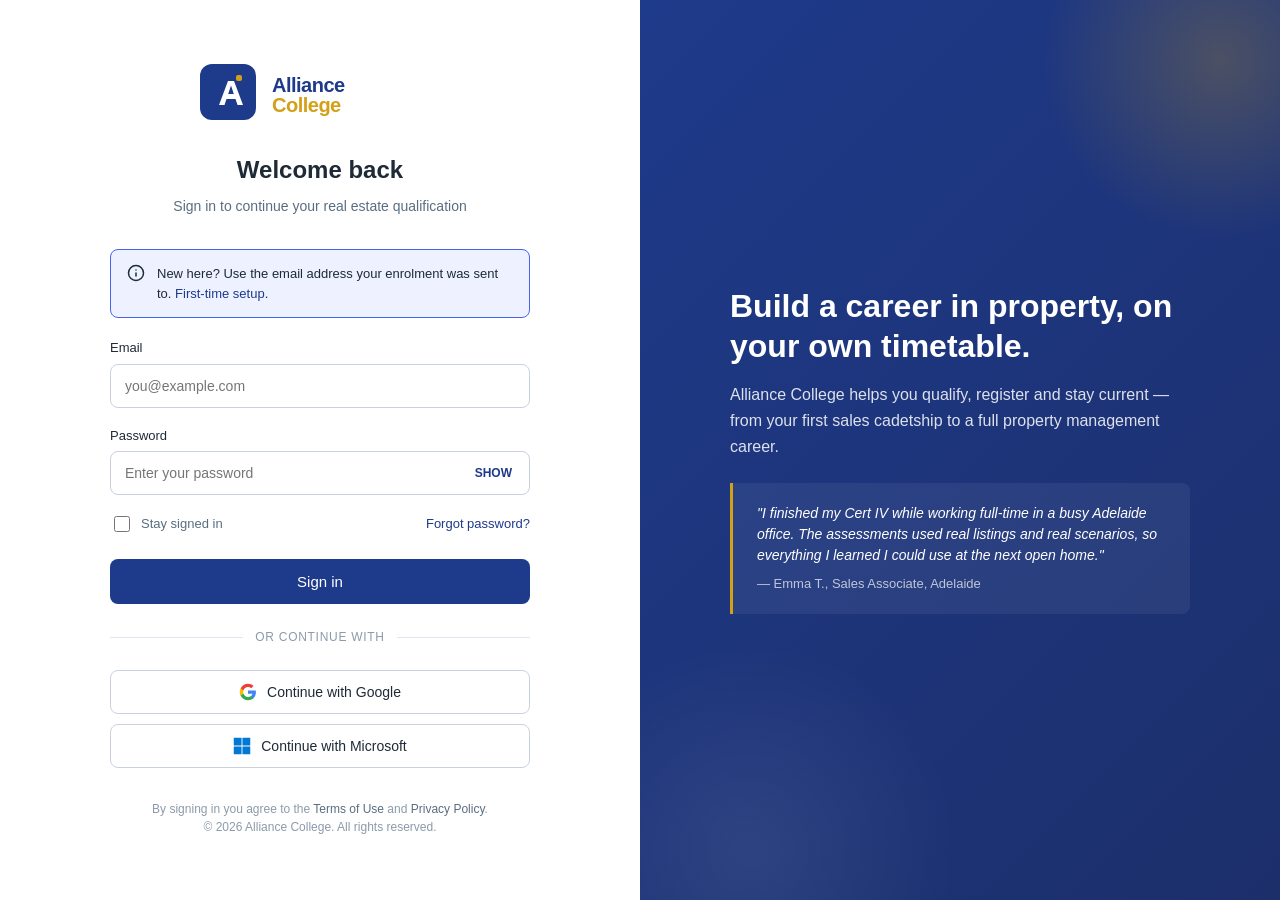
==== index.html @ c1ae6540 "Create CPP41419 Certificate IV in Real Estate Practice learner portal" ====
<!DOCTYPE html>
<html lang="en">
<head>
  <meta charset="utf-8" />
  <meta name="viewport" content="width=device-width, initial-scale=1.0" />
  <title>Alliance College — Sign in</title>
  <link rel="icon" type="image/svg+xml" href="assets/img/logo-mark.svg" />
  <link rel="stylesheet" href="assets/css/styles.css" />
</head>
<body>
  <main class="login-shell">
    <section class="left-panel">
      <div class="login-box-container">
        <div class="login-logo">
          <img src="assets/img/logo.svg" alt="Alliance College" />
        </div>
        <h1 class="login-title">Welcome back</h1>
        <p class="login-subtitle">Sign in to continue your real estate qualification</p>

        <div class="login-notice" role="status">
          <span class="icon" aria-hidden="true">
            <svg width="18" height="18" viewBox="0 0 24 24" fill="none" stroke="currentColor" stroke-width="2" stroke-linecap="round" stroke-linejoin="round"><circle cx="12" cy="12" r="10"/><line x1="12" y1="16" x2="12" y2="12"/><line x1="12" y1="8" x2="12.01" y2="8"/></svg>
          </span>
          <div>New here? Use the email address your enrolment was sent to. <a href="#" id="firstTimeLink">First-time setup</a>.</div>
        </div>

        <form id="loginForm" novalidate>
          <div class="field-group">
            <label class="field-label" for="email">Email</label>
            <input class="field-input" type="email" id="email" name="email" placeholder="you@example.com" autocomplete="username" required />
          </div>
          <div class="field-group">
            <label class="field-label" for="password">Password</label>
            <div class="password-field">
              <input class="field-input" type="password" id="password" name="password" placeholder="Enter your password" autocomplete="current-password" required />
              <span class="show-password" id="togglePassword" role="button" tabindex="0" aria-label="Show password">SHOW</span>
            </div>
          </div>

          <div class="stay-signed-in-row">
            <label>
              <input type="checkbox" id="stay" />
              <span>Stay signed in</span>
            </label>
            <a class="forgot-link" href="#">Forgot password?</a>
          </div>

          <button class="btn btn-primary btn-lg btn-block" type="submit">Sign in</button>

          <div class="or-divider">or continue with</div>

          <button class="idp-button" type="button">
            <svg viewBox="0 0 24 24" width="18" height="18" aria-hidden="true"><path fill="#4285F4" d="M22.56 12.25c0-.78-.07-1.53-.2-2.25H12v4.26h5.92c-.26 1.37-1.04 2.53-2.21 3.31v2.77h3.57c2.08-1.92 3.28-4.74 3.28-8.09z"/><path fill="#34A853" d="M12 23c2.97 0 5.46-.98 7.28-2.66l-3.57-2.77c-.98.66-2.23 1.06-3.71 1.06-2.86 0-5.29-1.93-6.16-4.53H2.18v2.84C3.99 20.53 7.7 23 12 23z"/><path fill="#FBBC05" d="M5.84 14.1c-.22-.66-.35-1.36-.35-2.1s.13-1.44.35-2.1V7.07H2.18C1.43 8.55 1 10.22 1 12s.43 3.45 1.18 4.93l3.66-2.83z"/><path fill="#EA4335" d="M12 5.38c1.62 0 3.06.56 4.21 1.64l3.15-3.15C17.45 2.09 14.97 1 12 1 7.7 1 3.99 3.47 2.18 7.07l3.66 2.84C6.71 7.31 9.14 5.38 12 5.38z"/></svg>
            <span>Continue with Google</span>
          </button>
          <button class="idp-button" type="button">
            <svg viewBox="0 0 24 24" width="18" height="18" aria-hidden="true"><path fill="#0078D4" d="M11.4 11.4H1V1h10.4v10.4zM23 11.4H12.6V1H23v10.4zM11.4 23H1V12.6h10.4V23zM23 23H12.6V12.6H23V23z"/></svg>
            <span>Continue with Microsoft</span>
          </button>
        </form>

        <div class="login-footer">
          By signing in you agree to the
          <a href="#">Terms of Use</a> and <a href="#">Privacy Policy</a>.<br />
          &copy; <span id="year"></span> Alliance College. All rights reserved.
        </div>
      </div>
    </section>

    <section class="right-panel" aria-hidden="true">
      <div class="right-panel-content">
        <h2>Build a career in property, on your own timetable.</h2>
        <p>Alliance College helps you qualify, register and stay current — from your first sales cadetship to a full property management career.</p>
        <div class="right-panel-quote">
          "I finished my Cert IV while working full-time in a busy Adelaide office. The assessments used real listings and real scenarios, so everything I learned I could use at the next open home."
          <span class="author">— Emma T., Sales Associate, Adelaide</span>
        </div>
      </div>
    </section>
  </main>

  <script src="assets/js/app.js"></script>
</body>
</html>
---- assets/css/styles.css ----
/* Alliance College — learner portal
   Login page, learner dashboard, and course activity overview share this stylesheet. */

:root {
  --ac-primary: #1e3a8a;          /* deep navy — primary brand */
  --ac-primary-600: #2952b3;
  --ac-primary-700: #1c2f6b;
  --ac-primary-50: #eef2fb;
  --ac-accent: #d4a017;           /* warm gold accent */
  --ac-accent-600: #b78812;
  --ac-text: #1f2a37;
  --ac-text-muted: #5a6d80;
  --ac-text-light: #8c9aab;
  --ac-bg: #f4f6fa;
  --ac-card: #ffffff;
  --ac-border: #e2e6ee;
  --ac-border-strong: #c9d1de;
  --ac-success: #0ac251;
  --ac-success-50: #e8faee;
  --ac-warn: #f6bf16;
  --ac-warn-50: #fff8e0;
  --ac-danger: #d83f3f;
  --ac-info: #4665ef;
  --ac-info-50: #eef1ff;
  --ac-radius: 8px;
  --ac-radius-sm: 4px;
  --ac-radius-lg: 12px;
  --ac-shadow-sm: 0 1px 2px rgba(28, 47, 107, 0.06), 0 0 0 1px rgba(28, 47, 107, 0.04);
  --ac-shadow: 0 4px 12px rgba(28, 47, 107, 0.08), 0 0 0 1px rgba(28, 47, 107, 0.04);
  --ac-shadow-lg: 0 16px 32px rgba(28, 47, 107, 0.12), 0 0 0 1px rgba(28, 47, 107, 0.05);
  --ac-nav-height: 60px;
  --ac-sidebar-width: 72px;
}

* { box-sizing: border-box; -webkit-tap-highlight-color: rgba(0, 0, 0, 0); }
html, body { margin: 0; padding: 0; font-family: 'Inter', 'Roboto', -apple-system, BlinkMacSystemFont, 'Segoe UI', Helvetica, Arial, sans-serif; color: var(--ac-text); background: var(--ac-bg); }
body { font-size: 14px; line-height: 1.5; }
a { color: var(--ac-primary); text-decoration: none; }
a:hover { text-decoration: underline; }
button { font-family: inherit; cursor: pointer; }
input, select, textarea { font-family: inherit; }

/* ---------- Buttons ---------- */
.btn { display: inline-flex; align-items: center; justify-content: center; gap: 8px; padding: 10px 18px; border-radius: var(--ac-radius); border: 1px solid transparent; font-weight: 500; font-size: 14px; line-height: 1; transition: background .15s, border-color .15s, color .15s, box-shadow .15s; cursor: pointer; }
.btn-primary { background: var(--ac-primary); color: #fff; }
.btn-primary:hover { background: var(--ac-primary-600); }
.btn-primary:active { background: var(--ac-primary-700); }
.btn-secondary { background: #fff; color: var(--ac-primary); border-color: var(--ac-border-strong); }
.btn-secondary:hover { background: var(--ac-primary-50); border-color: var(--ac-primary); }
.btn-ghost { background: transparent; color: var(--ac-text-muted); }
.btn-ghost:hover { background: var(--ac-primary-50); color: var(--ac-primary); }
.btn-block { width: 100%; }
.btn-lg { padding: 14px 22px; font-size: 15px; }
.btn-sm { padding: 6px 12px; font-size: 13px; }

/* ============================================================
   LOGIN PAGE
   ============================================================ */
.login-shell { min-height: 100vh; display: grid; grid-template-columns: 1fr 1fr; }
.login-shell .left-panel { display: flex; flex-direction: column; justify-content: center; align-items: center; padding: 32px; background: #fff; }
.login-shell .right-panel { display: flex; flex-direction: column; justify-content: space-between; align-items: stretch; padding: 48px; background: linear-gradient(135deg, var(--ac-primary) 0%, var(--ac-primary-700) 100%); color: #fff; position: relative; overflow: hidden; }
.login-shell .right-panel::before { content: ""; position: absolute; top: -120px; right: -120px; width: 360px; height: 360px; background: radial-gradient(circle, rgba(212, 160, 23, 0.25) 0%, transparent 70%); border-radius: 50%; }
.login-shell .right-panel::after { content: ""; position: absolute; bottom: -160px; left: -100px; width: 420px; height: 420px; background: radial-gradient(circle, rgba(255, 255, 255, 0.08) 0%, transparent 70%); border-radius: 50%; }
.login-shell .right-panel-content { position: relative; z-index: 1; max-width: 460px; margin: auto; text-align: left; }
.login-shell .right-panel h2 { font-size: 32px; font-weight: 600; line-height: 1.25; margin: 0 0 16px 0; }
.login-shell .right-panel p { font-size: 16px; line-height: 1.6; margin: 0 0 24px 0; color: rgba(255, 255, 255, 0.85); }
.login-shell .right-panel-quote { padding: 20px 24px; border-left: 3px solid var(--ac-accent); background: rgba(255, 255, 255, 0.06); border-radius: 0 var(--ac-radius) var(--ac-radius) 0; font-style: italic; }
.login-shell .right-panel-quote .author { display: block; font-style: normal; margin-top: 8px; font-size: 13px; color: rgba(255, 255, 255, 0.7); }

.login-box-container { width: 100%; max-width: 420px; }
.login-logo { display: flex; align-items: center; justify-content: center; margin-bottom: 32px; }
.login-logo img { height: 56px; }
.login-title { font-size: 24px; font-weight: 600; margin: 0 0 8px 0; text-align: center; }
.login-subtitle { color: var(--ac-text-muted); text-align: center; margin: 0 0 32px 0; font-size: 14px; }

.field-group { margin-bottom: 18px; }
.field-label { display: block; font-size: 13px; font-weight: 500; color: var(--ac-text); margin-bottom: 6px; }
.field-input { width: 100%; height: 44px; padding: 0 14px; font-size: 14px; border: 1px solid var(--ac-border-strong); border-radius: var(--ac-radius); background: #fff; color: var(--ac-text); transition: border-color .15s, box-shadow .15s; }
.field-input:focus { outline: none; border-color: var(--ac-primary); box-shadow: 0 0 0 3px var(--ac-primary-50); }
.password-field { position: relative; }
.password-field .show-password { position: absolute; top: 50%; right: 12px; transform: translateY(-50%); font-size: 12px; font-weight: 600; color: var(--ac-primary); cursor: pointer; user-select: none; padding: 4px 6px; border-radius: var(--ac-radius-sm); }
.password-field .show-password:hover { background: var(--ac-primary-50); }

.stay-signed-in-row { display: flex; align-items: center; justify-content: space-between; margin-bottom: 24px; font-size: 13px; }
.stay-signed-in-row label { display: flex; align-items: center; gap: 8px; color: var(--ac-text-muted); cursor: pointer; }
.stay-signed-in-row input[type="checkbox"] { width: 16px; height: 16px; accent-color: var(--ac-primary); }
.forgot-link { color: var(--ac-primary); font-weight: 500; }

.or-divider { display: flex; align-items: center; gap: 12px; color: var(--ac-text-light); font-size: 12px; text-transform: uppercase; letter-spacing: 0.06em; margin: 24px 0; }
.or-divider::before, .or-divider::after { content: ""; flex: 1 1 auto; height: 1px; background: var(--ac-border); }

.idp-button { display: flex; align-items: center; justify-content: center; gap: 10px; width: 100%; height: 44px; background: #fff; border: 1px solid var(--ac-border-strong); border-radius: var(--ac-radius); color: var(--ac-text); font-size: 14px; font-weight: 500; cursor: pointer; transition: background .15s, border-color .15s; margin-bottom: 10px; }
.idp-button:hover { background: var(--ac-primary-50); border-color: var(--ac-primary); }
.idp-button svg, .idp-button img { width: 18px; height: 18px; }

.login-footer { margin-top: 32px; text-align: center; font-size: 12px; color: var(--ac-text-light); }
.login-footer a { color: var(--ac-text-muted); }

.login-notice { display: flex; gap: 12px; padding: 14px 16px; background: var(--ac-info-50); border: 1px solid var(--ac-info); border-radius: var(--ac-radius); font-size: 13px; color: var(--ac-text); margin-bottom: 20px; }
.login-notice.success { background: var(--ac-success-50); border-color: var(--ac-success); }
.login-notice .icon { flex-shrink: 0; }

/* ============================================================
   APP SHELL (Dashboard + Course pages)
   ============================================================ */
.app-shell { min-height: 100vh; display: flex; flex-direction: column; background: var(--ac-bg); }

.top-nav { height: var(--ac-nav-height); background: #fff; border-bottom: 1px solid var(--ac-border); display: flex; align-items: center; padding: 0 24px; position: sticky; top: 0; z-index: 50; box-shadow: 0 1px 0 rgba(28, 47, 107, 0.03); }
.top-nav-logo { display: flex; align-items: center; gap: 12px; }
.top-nav-logo img { height: 32px; }
.top-nav-logo .name { font-weight: 600; font-size: 16px; color: var(--ac-primary); letter-spacing: -0.01em; }
.top-nav-links { display: flex; gap: 4px; margin-left: 32px; }
.top-nav-links a { padding: 8px 14px; border-radius: var(--ac-radius); color: var(--ac-text-muted); font-weight: 500; font-size: 14px; transition: background .15s, color .15s; }
.top-nav-links a:hover { background: var(--ac-primary-50); color: var(--ac-primary); text-decoration: none; }
.top-nav-links a.active { color: var(--ac-primary); background: var(--ac-primary-50); }
.top-nav-right { margin-left: auto; display: flex; align-items: center; gap: 12px; }
.icon-btn { width: 36px; height: 36px; border-radius: 50%; border: none; background: transparent; color: var(--ac-text-muted); display: inline-flex; align-items: center; justify-content: center; cursor: pointer; transition: background .15s, color .15s; position: relative; }
.icon-btn:hover { background: var(--ac-bg); color: var(--ac-primary); }
.icon-btn .badge { position: absolute; top: 4px; right: 4px; width: 8px; height: 8px; background: var(--ac-accent); border-radius: 50%; border: 2px solid #fff; }

.user-menu { display: flex; align-items: center; gap: 10px; padding: 4px 12px 4px 4px; border-radius: 999px; cursor: pointer; transition: background .15s; position: relative; }
.user-menu:hover { background: var(--ac-bg); }
.avatar { width: 32px; height: 32px; border-radius: 50%; background: var(--ac-primary); color: #fff; display: inline-flex; align-items: center; justify-content: center; font-weight: 600; font-size: 13px; }
.user-menu .name { font-weight: 500; font-size: 13px; color: var(--ac-text); }
.user-menu .chev { color: var(--ac-text-light); }

.user-dropdown { position: absolute; top: calc(100% + 8px); right: 0; min-width: 220px; background: #fff; border: 1px solid var(--ac-border); border-radius: var(--ac-radius); box-shadow: var(--ac-shadow-lg); padding: 6px; display: none; z-index: 100; }
.user-dropdown.open { display: block; }
.user-dropdown a, .user-dropdown button { display: flex; align-items: center; gap: 10px; width: 100%; padding: 9px 12px; border-radius: var(--ac-radius-sm); color: var(--ac-text); font-size: 13px; font-weight: 500; text-decoration: none; background: transparent; border: none; text-align: left; cursor: pointer; }
.user-dropdown a:hover, .user-dropdown button:hover { background: var(--ac-bg); color: var(--ac-primary); }
.user-dropdown .divider { height: 1px; background: var(--ac-border); margin: 6px 0; }
.user-dropdown .header { padding: 12px 12px 8px; border-bottom: 1px solid var(--ac-border); margin-bottom: 6px; }
.user-dropdown .header .name { display: block; font-weight: 600; color: var(--ac-text); }
.user-dropdown .header .email { display: block; font-size: 12px; color: var(--ac-text-muted); margin-top: 2px; }

.app-main { flex: 1; padding: 32px 24px 64px; }
.container { max-width: 1280px; margin: 0 auto; }
.container-narrow { max-width: 1120px; margin: 0 auto; }

/* Dashboard layout: course list + announcements rail */
.dash-layout { display: grid; grid-template-columns: minmax(0, 1fr) 360px; gap: 28px; align-items: start; }
.dash-main { min-width: 0; }
.dash-rail { display: flex; flex-direction: column; gap: 20px; position: sticky; top: calc(var(--ac-nav-height) + 24px); }
@media (max-width: 1024px) {
  .dash-layout { grid-template-columns: 1fr; }
  .dash-rail { position: static; }
}

/* Row-style course card (replaces tile in dashboard) */
.course-row { display: flex; align-items: stretch; background: #fff; border: 1px solid var(--ac-border); border-radius: var(--ac-radius-lg); padding: 18px 22px; gap: 18px; cursor: pointer; transition: border-color .15s, box-shadow .15s; text-decoration: none; color: inherit; margin-bottom: 14px; }
.course-row:hover { border-color: var(--ac-primary); box-shadow: var(--ac-shadow); text-decoration: none; }
.course-row .thumb { width: 56px; height: 56px; border-radius: var(--ac-radius); background: var(--ac-primary-50); color: var(--ac-primary); display: inline-flex; align-items: center; justify-content: center; flex-shrink: 0; overflow: hidden; }
.course-row .thumb svg { width: 32px; height: 32px; }
.course-row .thumb.green { background: #e7f5ee; color: #0f5132; }
.course-row .thumb.gold { background: #fbf2dc; color: var(--ac-accent-600); }
.course-row .row-body { flex: 1; min-width: 0; display: flex; flex-direction: column; gap: 6px; }
.course-row .row-title { font-size: 16px; font-weight: 600; margin: 0; color: var(--ac-text); }
.course-row .row-sub { font-size: 13px; color: var(--ac-text-muted); display: flex; flex-wrap: wrap; align-items: center; gap: 6px; }
.course-row .row-sub .dot { width: 4px; height: 4px; border-radius: 50%; background: var(--ac-border-strong); display: inline-block; }
.course-row .row-actions { display: flex; flex-wrap: wrap; gap: 8px; margin-top: 6px; }
.course-row .row-actions .pill-btn { display: inline-flex; align-items: center; gap: 6px; padding: 6px 12px; border-radius: var(--ac-radius); border: 1px solid var(--ac-border); background: #fff; font-size: 12px; font-weight: 500; color: var(--ac-text-muted); cursor: pointer; }
.course-row .row-actions .pill-btn:hover { background: var(--ac-primary-50); border-color: var(--ac-primary); color: var(--ac-primary); }
.course-row .row-chev { align-self: center; color: var(--ac-text-light); flex-shrink: 0; }
.course-row:hover .row-chev { color: var(--ac-primary); transform: translateX(2px); transition: transform .15s; }

/* Announcement card */
.announce-card { background: #fff; border: 1px solid var(--ac-border); border-radius: var(--ac-radius-lg); overflow: hidden; }
.announce-card-head { display: flex; align-items: center; gap: 10px; padding: 16px 20px; border-bottom: 1px solid var(--ac-border); }
.announce-card-head h3 { font-size: 15px; font-weight: 600; margin: 0; }
.announce-list { display: flex; flex-direction: column; }
.announce-item { padding: 16px 20px; border-bottom: 1px solid var(--ac-border); }
.announce-item:last-child { border-bottom: none; }
.announce-item h4 { font-size: 14px; font-weight: 600; margin: 0 0 6px 0; color: var(--ac-text); }
.announce-item .meta { font-size: 12px; color: var(--ac-text-muted); margin: 0 0 8px 0; display: flex; gap: 8px; align-items: center; }
.announce-item .meta .dot { width: 4px; height: 4px; border-radius: 50%; background: var(--ac-border-strong); }
.announce-item p { font-size: 13px; color: var(--ac-text); margin: 0; line-height: 1.5; }
.announce-item .read-more { color: var(--ac-primary); font-weight: 500; font-size: 13px; }

/* Recent Results section under dashboard course list */
.results-tabs { margin-top: 28px; }
.results-empty { background: #fff; border: 1px solid var(--ac-border); border-radius: var(--ac-radius-lg); padding: 40px 20px; text-align: center; }
.results-empty .glyph { width: 88px; height: 88px; margin: 0 auto 16px; color: var(--ac-text-light); }
.results-empty h4 { font-size: 15px; font-weight: 600; margin: 0 0 6px 0; }
.results-empty p { font-size: 13px; color: var(--ac-text-muted); margin: 0; }

/* ============================================================
   COURSE PAGE — sidebar + main with module groups
   ============================================================ */
.course-layout { display: grid; grid-template-columns: 240px minmax(0, 1fr); gap: 28px; align-items: start; }
@media (max-width: 960px) {
  .course-layout { grid-template-columns: 1fr; }
}

.course-sidebar { background: #fff; border: 1px solid var(--ac-border); border-radius: var(--ac-radius-lg); padding: 8px; position: sticky; top: calc(var(--ac-nav-height) + 24px); }
.course-sidebar h4 { font-size: 13px; font-weight: 600; padding: 12px 14px 8px; margin: 0; color: var(--ac-text); line-height: 1.3; }
.course-sidebar .course-sub { font-size: 11px; color: var(--ac-text-muted); font-weight: 500; padding: 0 14px 12px; margin: 0; text-transform: uppercase; letter-spacing: 0.05em; border-bottom: 1px solid var(--ac-border); margin-bottom: 6px; }
.course-sidebar nav { display: flex; flex-direction: column; }
.course-sidebar nav a { display: flex; align-items: center; gap: 10px; padding: 9px 12px; border-radius: var(--ac-radius); font-size: 13px; font-weight: 500; color: var(--ac-text-muted); text-decoration: none; transition: background .15s, color .15s; }
.course-sidebar nav a:hover { background: var(--ac-primary-50); color: var(--ac-primary); }
.course-sidebar nav a.active { background: var(--ac-primary-50); color: var(--ac-primary); }
.course-sidebar nav a svg { flex-shrink: 0; }

.course-content { min-width: 0; }

.course-hero-card { background: linear-gradient(135deg, var(--ac-primary-50) 0%, #f6f1e5 100%); border: 1px solid var(--ac-border); border-radius: var(--ac-radius-lg); padding: 22px 26px; margin-bottom: 20px; display: flex; gap: 22px; align-items: center; flex-wrap: wrap; }
.course-hero-card .thumb { width: 84px; height: 84px; border-radius: var(--ac-radius); background: linear-gradient(135deg, var(--ac-primary) 0%, var(--ac-primary-700) 100%); color: #fff; display: inline-flex; align-items: center; justify-content: center; flex-shrink: 0; }
.course-hero-card .thumb svg { width: 44px; height: 44px; }
.course-hero-card .info { flex: 1 1 320px; min-width: 0; }
.course-hero-card .info h1 { font-size: 22px; font-weight: 600; margin: 0 0 6px 0; line-height: 1.25; }
.course-hero-card .info .code { font-size: 12px; font-weight: 600; text-transform: uppercase; letter-spacing: 0.08em; color: var(--ac-primary); }
.course-hero-card .stats { display: flex; gap: 30px; flex-wrap: wrap; }
.course-hero-card .stat { display: flex; align-items: center; gap: 10px; }
.course-hero-card .stat .stat-icon { width: 36px; height: 36px; border-radius: var(--ac-radius); background: rgba(212, 160, 23, 0.18); color: var(--ac-accent-600); display: inline-flex; align-items: center; justify-content: center; flex-shrink: 0; }
.course-hero-card .stat .stat-label { font-size: 11px; text-transform: uppercase; letter-spacing: 0.06em; color: var(--ac-text-muted); font-weight: 500; }
.course-hero-card .stat .stat-val { font-size: 14px; font-weight: 600; color: var(--ac-text); display: block; margin-top: 2px; }

.filter-row { display: flex; align-items: center; gap: 16px; margin: 18px 0 18px; flex-wrap: wrap; }
.filter-row .label { font-size: 13px; font-weight: 500; color: var(--ac-text-muted); }

/* Module group — collapsible */
.module-group { background: #fff; border: 1px solid var(--ac-border); border-radius: var(--ac-radius-lg); overflow: hidden; margin-bottom: 16px; }
.module-head { display: flex; align-items: center; justify-content: space-between; gap: 12px; padding: 16px 22px; cursor: pointer; transition: background .15s; user-select: none; }
.module-head:hover { background: var(--ac-bg); }
.module-head .left { display: flex; align-items: center; gap: 14px; }
.module-head .module-status { width: 32px; height: 32px; border-radius: 50%; display: inline-flex; align-items: center; justify-content: center; flex-shrink: 0; }
.module-head .module-status.complete { background: var(--ac-success-50); color: var(--ac-success); }
.module-head .module-status.progress { background: #fff4dd; color: var(--ac-accent-600); }
.module-head .module-status.locked { background: var(--ac-bg); color: var(--ac-text-light); }
.module-head .module-status.todo { background: var(--ac-primary-50); color: var(--ac-primary); }
.module-head h3 { font-size: 16px; font-weight: 600; margin: 0 0 2px 0; line-height: 1.3; }
.module-head .module-state { font-size: 12px; font-weight: 500; color: var(--ac-text-muted); display: inline-flex; align-items: center; gap: 6px; }
.module-head .module-state.complete { color: var(--ac-success); }
.module-head .module-state.progress { color: var(--ac-accent-600); }
.module-head .module-state.locked { color: var(--ac-text-light); }
.module-head .right { display: flex; align-items: center; gap: 14px; color: var(--ac-text-muted); }
.module-head .toggle { transition: transform .2s; }
.module-group.collapsed .module-head .toggle { transform: rotate(-90deg); }
.module-group.collapsed .module-body { display: none; }
.module-body { border-top: 1px solid var(--ac-border); padding: 6px 0; }

.module-intro { padding: 14px 26px 8px; font-size: 13px; color: var(--ac-text-muted); line-height: 1.6; }

/* Sub-section heading inside a module */
.sub-section { margin: 8px 0; }
.sub-section-head { padding: 14px 26px 8px; font-size: 13px; font-weight: 600; text-transform: uppercase; letter-spacing: 0.06em; color: var(--ac-text-muted); border-top: 1px dashed var(--ac-border); margin-top: 8px; padding-top: 16px; }
.sub-section:first-of-type .sub-section-head { border-top: none; padding-top: 14px; }

/* Activity row pair (Learner Guide + Assessment) */
.activity-pair { padding: 10px 26px 10px 70px; position: relative; }
.activity-pair > .pair-status { position: absolute; left: 26px; top: 18px; width: 28px; height: 28px; border-radius: 50%; display: inline-flex; align-items: center; justify-content: center; }
.activity-pair > .pair-status.complete { background: var(--ac-success-50); color: var(--ac-success); }
.activity-pair > .pair-status.progress { background: #fff4dd; color: var(--ac-accent-600); }
.activity-pair > .pair-status.todo { background: var(--ac-primary-50); color: var(--ac-primary); }
.activity-pair > .pair-status.locked { background: var(--ac-bg); color: var(--ac-text-light); }

.act-row { display: flex; align-items: center; gap: 14px; padding: 10px 14px; border: 1px solid var(--ac-border); border-radius: var(--ac-radius); margin: 6px 0; background: #fff; cursor: pointer; transition: border-color .15s, background .15s; text-decoration: none; color: inherit; }
.act-row:hover { border-color: var(--ac-primary); background: var(--ac-primary-50); text-decoration: none; }
.act-row .act-icon { width: 36px; height: 36px; border-radius: var(--ac-radius); display: inline-flex; align-items: center; justify-content: center; flex-shrink: 0; }
.act-row .act-icon.pdf { background: #ffefef; color: var(--ac-danger); }
.act-row .act-icon.assess { background: var(--ac-primary-50); color: var(--ac-primary); }
.act-row .act-body { flex: 1; min-width: 0; }
.act-row .act-title { font-size: 14px; font-weight: 500; margin: 0; line-height: 1.35; color: var(--ac-text); }
.act-row .act-meta { font-size: 12px; color: var(--ac-text-muted); margin-top: 4px; display: flex; gap: 10px; flex-wrap: wrap; }
.act-row .act-state-badge { padding: 3px 9px; border-radius: 999px; font-size: 11px; font-weight: 600; text-transform: uppercase; letter-spacing: 0.05em; flex-shrink: 0; }
.act-row .act-state-badge.complete { background: var(--ac-success-50); color: #166a37; }
.act-row .act-state-badge.progress { background: #fff4dd; color: var(--ac-accent-600); }
.act-row .act-state-badge.satisfactory { background: var(--ac-success-50); color: #166a37; }
.act-row .act-state-badge.new { background: var(--ac-primary-50); color: var(--ac-primary); }
.act-row .act-action { color: var(--ac-text-light); flex-shrink: 0; }
.act-row:hover .act-action { color: var(--ac-primary); }
.act-row.locked { background: #fafafa; cursor: not-allowed; }
.act-row.locked .act-title { color: var(--ac-text-muted); }
.page-header { display: flex; align-items: flex-end; justify-content: space-between; flex-wrap: wrap; gap: 16px; margin-bottom: 24px; }
.page-header h1 { font-size: 24px; font-weight: 600; margin: 0; }
.page-header .subtitle { color: var(--ac-text-muted); margin: 6px 0 0 0; font-size: 14px; }

/* ============================================================
   DASHBOARD — course cards
   ============================================================ */
.welcome-banner { background: linear-gradient(135deg, var(--ac-primary) 0%, var(--ac-primary-700) 100%); color: #fff; border-radius: var(--ac-radius-lg); padding: 28px 32px; margin-bottom: 28px; display: flex; align-items: center; justify-content: space-between; gap: 24px; position: relative; overflow: hidden; }
.welcome-banner::after { content: ""; position: absolute; top: -100px; right: -100px; width: 300px; height: 300px; background: radial-gradient(circle, rgba(212, 160, 23, 0.2) 0%, transparent 65%); border-radius: 50%; }
.welcome-banner-text { position: relative; z-index: 1; }
.welcome-banner h2 { font-size: 22px; font-weight: 600; margin: 0 0 6px 0; }
.welcome-banner p { margin: 0; color: rgba(255, 255, 255, 0.85); font-size: 14px; }
.welcome-banner-stats { display: flex; gap: 32px; position: relative; z-index: 1; }
.welcome-banner-stats .stat { text-align: center; }
.welcome-banner-stats .stat-val { display: block; font-size: 28px; font-weight: 700; line-height: 1; color: var(--ac-accent); }
.welcome-banner-stats .stat-label { display: block; font-size: 11px; text-transform: uppercase; letter-spacing: 0.06em; margin-top: 6px; color: rgba(255, 255, 255, 0.75); }

.section-title-row { display: flex; align-items: center; justify-content: space-between; margin: 32px 0 16px; }
.section-title { font-size: 18px; font-weight: 600; margin: 0; }
.section-title-row .filter-pills { display: flex; gap: 6px; }
.filter-pills button { padding: 6px 14px; font-size: 13px; font-weight: 500; border: 1px solid var(--ac-border); border-radius: 999px; background: #fff; color: var(--ac-text-muted); cursor: pointer; transition: all .15s; }
.filter-pills button:hover { border-color: var(--ac-primary); color: var(--ac-primary); }
.filter-pills button.active { background: var(--ac-primary); border-color: var(--ac-primary); color: #fff; }

.course-grid { display: grid; grid-template-columns: repeat(auto-fill, minmax(300px, 1fr)); gap: 20px; }
.course-card { background: var(--ac-card); border: 1px solid var(--ac-border); border-radius: var(--ac-radius-lg); overflow: hidden; box-shadow: var(--ac-shadow-sm); transition: transform .15s, box-shadow .15s; cursor: pointer; display: flex; flex-direction: column; }
.course-card:hover { transform: translateY(-2px); box-shadow: var(--ac-shadow); border-color: var(--ac-border-strong); }
.course-card-media { height: 140px; background: linear-gradient(135deg, var(--ac-primary) 0%, var(--ac-primary-700) 100%); position: relative; overflow: hidden; display: flex; align-items: center; justify-content: center; }
.course-card-media .media-icon { color: rgba(255, 255, 255, 0.85); }
.course-card-media .media-tag { position: absolute; top: 12px; left: 12px; padding: 4px 10px; background: rgba(255, 255, 255, 0.18); backdrop-filter: blur(6px); color: #fff; font-size: 11px; font-weight: 600; text-transform: uppercase; letter-spacing: 0.05em; border-radius: 999px; }
.course-card-media .media-state { position: absolute; top: 12px; right: 12px; padding: 4px 10px; background: var(--ac-accent); color: #1f1500; font-size: 11px; font-weight: 600; text-transform: uppercase; letter-spacing: 0.05em; border-radius: 999px; }
.course-card-media .media-state.done { background: var(--ac-success); color: #fff; }
.course-card-media .media-state.new { background: #fff; color: var(--ac-primary); }
.course-card-body { padding: 18px 18px 16px; flex: 1; display: flex; flex-direction: column; }
.course-card-title { font-size: 15px; font-weight: 600; margin: 0 0 6px 0; line-height: 1.35; color: var(--ac-text); }
.course-card-meta { font-size: 12px; color: var(--ac-text-muted); margin: 0 0 14px 0; display: flex; align-items: center; gap: 12px; flex-wrap: wrap; }
.course-card-meta span { display: inline-flex; align-items: center; gap: 4px; }
.course-card-progress { margin-top: auto; }
.progress-row { display: flex; align-items: center; justify-content: space-between; font-size: 12px; font-weight: 500; color: var(--ac-text-muted); margin-bottom: 6px; }
.progress-row .pct { color: var(--ac-primary); font-weight: 600; }
.progress-track { height: 6px; background: var(--ac-bg); border-radius: 999px; overflow: hidden; }
.progress-fill { height: 100%; background: linear-gradient(90deg, var(--ac-primary) 0%, var(--ac-primary-600) 100%); border-radius: 999px; transition: width .3s; }
.progress-fill.done { background: var(--ac-success); }

/* ============================================================
   COURSE / ACTIVITY OVERVIEW PAGE
   ============================================================ */
.breadcrumb { display: flex; align-items: center; gap: 6px; font-size: 13px; color: var(--ac-text-muted); margin-bottom: 16px; flex-wrap: wrap; }
.breadcrumb a { color: var(--ac-text-muted); }
.breadcrumb a:hover { color: var(--ac-primary); }
.breadcrumb .sep { color: var(--ac-text-light); }
.breadcrumb .current { color: var(--ac-text); font-weight: 500; }

.course-hero { background: #fff; border: 1px solid var(--ac-border); border-radius: var(--ac-radius-lg); overflow: hidden; margin-bottom: 24px; }
.course-hero-banner { height: 180px; background: linear-gradient(135deg, var(--ac-primary) 0%, var(--ac-primary-700) 70%, #2a1f5a 100%); position: relative; overflow: hidden; }
.course-hero-banner::after { content: ""; position: absolute; top: -80px; right: -40px; width: 300px; height: 300px; background: radial-gradient(circle, rgba(212, 160, 23, 0.25) 0%, transparent 70%); border-radius: 50%; }
.course-hero-banner::before { content: ""; position: absolute; bottom: -120px; left: 20%; width: 320px; height: 320px; background: radial-gradient(circle, rgba(255, 255, 255, 0.06) 0%, transparent 70%); border-radius: 50%; }
.course-hero-body { padding: 22px 28px 24px; display: flex; align-items: flex-start; justify-content: space-between; gap: 24px; flex-wrap: wrap; }
.course-hero-info { flex: 1 1 480px; min-width: 0; }
.course-hero-tag { display: inline-block; padding: 4px 10px; font-size: 11px; font-weight: 600; text-transform: uppercase; letter-spacing: 0.06em; background: var(--ac-primary-50); color: var(--ac-primary); border-radius: 999px; margin-bottom: 10px; }
.course-hero-info h1 { font-size: 22px; font-weight: 600; margin: 0 0 10px 0; line-height: 1.3; }
.course-hero-meta { display: flex; flex-wrap: wrap; gap: 16px; color: var(--ac-text-muted); font-size: 13px; }
.course-hero-meta span { display: inline-flex; align-items: center; gap: 6px; }
.course-hero-actions { display: flex; flex-direction: column; align-items: flex-end; gap: 12px; flex-shrink: 0; }
.course-hero-progress { display: flex; align-items: center; gap: 16px; }
.course-progress-ring { position: relative; width: 64px; height: 64px; }
.course-progress-ring svg { transform: rotate(-90deg); }
.course-progress-ring .pct { position: absolute; inset: 0; display: flex; align-items: center; justify-content: center; font-weight: 600; font-size: 14px; color: var(--ac-primary); }
.course-progress-label { font-size: 13px; color: var(--ac-text-muted); }
.course-progress-label strong { display: block; color: var(--ac-text); font-size: 14px; }

.tabs { display: flex; gap: 4px; border-bottom: 1px solid var(--ac-border); margin-bottom: 24px; overflow-x: auto; }
.tabs button { padding: 12px 18px; border: none; background: transparent; color: var(--ac-text-muted); font-size: 14px; font-weight: 500; cursor: pointer; border-bottom: 2px solid transparent; margin-bottom: -1px; white-space: nowrap; transition: color .15s, border-color .15s; }
.tabs button:hover { color: var(--ac-primary); }
.tabs button.active { color: var(--ac-primary); border-bottom-color: var(--ac-primary); }

.activity-list { background: #fff; border: 1px solid var(--ac-border); border-radius: var(--ac-radius-lg); overflow: hidden; }
.activity-group { border-bottom: 1px solid var(--ac-border); }
.activity-group:last-child { border-bottom: none; }
.activity-group-header { display: flex; align-items: center; justify-content: space-between; padding: 16px 22px; background: var(--ac-primary-50); border-bottom: 1px solid var(--ac-border); cursor: pointer; transition: background .15s; }
.activity-group-header:hover { background: #e7ecf8; }
.activity-group-header .left { display: flex; align-items: center; gap: 12px; }
.activity-group-header .group-num { width: 28px; height: 28px; border-radius: 6px; background: var(--ac-primary); color: #fff; display: inline-flex; align-items: center; justify-content: center; font-weight: 600; font-size: 13px; }
.activity-group-header h3 { margin: 0; font-size: 15px; font-weight: 600; color: var(--ac-text); }
.activity-group-header .meta { font-size: 12px; color: var(--ac-text-muted); margin-top: 2px; }
.activity-group-header .right { display: flex; align-items: center; gap: 14px; font-size: 13px; color: var(--ac-text-muted); }
.activity-group-header .right .status { display: inline-flex; align-items: center; gap: 6px; font-weight: 500; }

.activity-row { display: flex; align-items: center; gap: 14px; padding: 14px 22px 14px 62px; border-top: 1px solid var(--ac-border); transition: background .15s; cursor: pointer; }
.activity-row:hover { background: var(--ac-bg); }
.activity-row:first-of-type { border-top: none; }
.activity-row .ar-icon { width: 36px; height: 36px; border-radius: var(--ac-radius); background: var(--ac-bg); display: inline-flex; align-items: center; justify-content: center; color: var(--ac-text-muted); flex-shrink: 0; }
.activity-row .ar-icon.lesson { background: var(--ac-info-50); color: var(--ac-info); }
.activity-row .ar-icon.video { background: #ffefef; color: var(--ac-danger); }
.activity-row .ar-icon.assess { background: var(--ac-warn-50); color: var(--ac-accent-600); }
.activity-row .ar-icon.resource { background: var(--ac-primary-50); color: var(--ac-primary); }
.activity-row .ar-body { flex: 1; min-width: 0; }
.activity-row .ar-title { font-size: 14px; font-weight: 500; color: var(--ac-text); margin: 0 0 2px 0; }
.activity-row .ar-meta { font-size: 12px; color: var(--ac-text-muted); display: flex; gap: 12px; flex-wrap: wrap; }
.activity-row .ar-state { font-size: 12px; font-weight: 500; padding: 4px 10px; border-radius: 999px; flex-shrink: 0; }
.activity-row .ar-state.done { background: var(--ac-success-50); color: #166a37; }
.activity-row .ar-state.progress { background: var(--ac-info-50); color: var(--ac-info); }
.activity-row .ar-state.todo { background: var(--ac-bg); color: var(--ac-text-muted); }
.activity-row .ar-state.locked { background: #fafafa; color: var(--ac-text-light); }
.activity-row .ar-chev { color: var(--ac-text-light); flex-shrink: 0; }

.layout-grid { display: grid; grid-template-columns: 1fr 320px; gap: 24px; align-items: start; }
.side-panel { display: flex; flex-direction: column; gap: 16px; position: sticky; top: calc(var(--ac-nav-height) + 24px); }
.side-card { background: #fff; border: 1px solid var(--ac-border); border-radius: var(--ac-radius-lg); padding: 18px 20px; }
.side-card h4 { font-size: 13px; font-weight: 600; text-transform: uppercase; letter-spacing: 0.06em; color: var(--ac-text-muted); margin: 0 0 14px 0; }
.side-card ul { list-style: none; padding: 0; margin: 0; display: flex; flex-direction: column; gap: 10px; }
.side-card ul li { display: flex; align-items: flex-start; gap: 10px; font-size: 13px; color: var(--ac-text); }
.side-card .file-link { display: flex; align-items: center; gap: 10px; padding: 10px 12px; border: 1px solid var(--ac-border); border-radius: var(--ac-radius); text-decoration: none; color: var(--ac-text); font-size: 13px; transition: background .15s, border-color .15s; }
.side-card .file-link:hover { background: var(--ac-primary-50); border-color: var(--ac-primary); text-decoration: none; }
.side-card .file-link .file-icon { width: 32px; height: 32px; border-radius: var(--ac-radius-sm); background: var(--ac-primary-50); color: var(--ac-primary); display: inline-flex; align-items: center; justify-content: center; flex-shrink: 0; }
.side-card .file-link .file-meta { color: var(--ac-text-muted); font-size: 11px; margin-top: 2px; }
.side-card .due-date { display: inline-flex; align-items: center; gap: 6px; padding: 6px 10px; background: var(--ac-warn-50); border-radius: var(--ac-radius); color: #a26c01; font-weight: 500; font-size: 12px; }

.contact-card { background: linear-gradient(135deg, var(--ac-primary-50) 0%, #fff 100%); }
.contact-card .trainer { display: flex; align-items: center; gap: 12px; }
.contact-card .avatar { width: 44px; height: 44px; font-size: 15px; }
.contact-card .trainer-name { font-weight: 600; color: var(--ac-text); }
.contact-card .trainer-role { font-size: 12px; color: var(--ac-text-muted); }
.contact-card .btn { margin-top: 12px; }

/* ============================================================
   SUB-PAGE COMPONENTS (Announcements / Workshops / Payments / Results / Agreements / Unit)
   ============================================================ */

/* Page header (sub-page title block) */
.page-head { display: flex; flex-wrap: wrap; align-items: flex-end; justify-content: space-between; gap: 16px; margin: 4px 0 22px; }
.page-head h1 { margin: 0; font-size: 22px; font-weight: 600; line-height: 1.25; }
.page-head .subtitle { color: var(--ac-text-muted); font-size: 14px; margin-top: 4px; }
.page-head .actions { display: flex; gap: 8px; align-items: center; }
.page-head .pill-toolbar { display: flex; gap: 6px; align-items: center; }

/* Stats strip — small KPI cards */
.stats-strip { display: grid; grid-template-columns: repeat(auto-fit, minmax(180px, 1fr)); gap: 14px; margin-bottom: 24px; }
.stat-card { background: #fff; border: 1px solid var(--ac-border); border-radius: var(--ac-radius-lg); padding: 18px 20px; }
.stat-card .label { font-size: 11px; font-weight: 600; text-transform: uppercase; letter-spacing: 0.06em; color: var(--ac-text-muted); margin-bottom: 8px; display: block; }
.stat-card .value { font-size: 26px; font-weight: 700; color: var(--ac-text); line-height: 1; display: block; }
.stat-card .delta { font-size: 12px; color: var(--ac-text-muted); margin-top: 6px; display: block; }
.stat-card .delta.up { color: var(--ac-success); }
.stat-card.success { border-color: rgba(10, 194, 81, 0.3); background: linear-gradient(180deg, var(--ac-success-50) 0%, #fff 100%); }
.stat-card.success .value { color: #166a37; }
.stat-card.warn { border-color: rgba(246, 191, 22, 0.4); background: linear-gradient(180deg, var(--ac-warn-50) 0%, #fff 100%); }
.stat-card.warn .value { color: #a26c01; }

/* Generic data table */
.data-table-wrap { background: #fff; border: 1px solid var(--ac-border); border-radius: var(--ac-radius-lg); overflow: hidden; }
.data-table { width: 100%; border-collapse: separate; border-spacing: 0; }
.data-table thead th { padding: 12px 18px; text-align: left; background: var(--ac-bg); color: var(--ac-text-muted); font-size: 11px; font-weight: 600; text-transform: uppercase; letter-spacing: 0.05em; border-bottom: 1px solid var(--ac-border); white-space: nowrap; }
.data-table tbody td { padding: 14px 18px; border-top: 1px solid var(--ac-border); font-size: 13px; vertical-align: middle; }
.data-table tbody tr:first-child td { border-top: none; }
.data-table tbody tr:hover td { background: var(--ac-bg); }
.data-table .unit-code { font-weight: 600; color: var(--ac-text); }
.data-table .strong { font-weight: 600; color: var(--ac-text); }
.data-table .muted { color: var(--ac-text-muted); }
.data-table .amount { font-variant-numeric: tabular-nums; font-weight: 500; }
.data-table .num { text-align: right; }
.data-table a { color: var(--ac-primary); font-weight: 500; }

/* Generic small status badge */
.badge { display: inline-flex; align-items: center; gap: 6px; padding: 3px 10px; border-radius: 999px; font-size: 11px; font-weight: 600; text-transform: uppercase; letter-spacing: 0.04em; line-height: 1.4; }
.badge-success { background: var(--ac-success-50); color: #166a37; }
.badge-warn { background: var(--ac-warn-50); color: #a26c01; }
.badge-info { background: var(--ac-info-50); color: var(--ac-info); }
.badge-progress { background: #fff4dd; color: var(--ac-accent-600); }
.badge-muted { background: var(--ac-bg); color: var(--ac-text-muted); }
.badge-primary { background: var(--ac-primary-50); color: var(--ac-primary); }
.badge-danger { background: #ffeaea; color: var(--ac-danger); }

/* Workshop event card */
.event-card { display: flex; gap: 18px; background: #fff; border: 1px solid var(--ac-border); border-radius: var(--ac-radius-lg); padding: 18px 22px; margin-bottom: 14px; align-items: center; transition: border-color .15s, box-shadow .15s; }
.event-card:hover { border-color: var(--ac-primary-600); box-shadow: var(--ac-shadow); }
.event-card.past { opacity: 0.92; }
.event-card.past .event-date-block { background: var(--ac-bg); color: var(--ac-text-muted); }
.event-date-block { width: 68px; min-height: 78px; border-radius: var(--ac-radius); background: linear-gradient(135deg, var(--ac-primary) 0%, var(--ac-primary-700) 100%); color: #fff; display: flex; flex-direction: column; align-items: center; justify-content: center; flex-shrink: 0; padding: 6px 4px; }
.event-date-block .month { font-size: 11px; font-weight: 600; text-transform: uppercase; letter-spacing: 0.08em; }
.event-date-block .day { font-size: 24px; font-weight: 700; line-height: 1; margin-top: 4px; }
.event-date-block .year { font-size: 10px; opacity: 0.8; margin-top: 4px; }
.event-body { flex: 1; min-width: 0; }
.event-body h3 { margin: 0 0 6px 0; font-size: 15px; font-weight: 600; }
.event-meta { display: flex; flex-wrap: wrap; gap: 14px; font-size: 12px; color: var(--ac-text-muted); }
.event-meta span { display: inline-flex; align-items: center; gap: 5px; }
.event-actions { display: flex; flex-direction: column; gap: 8px; align-items: flex-end; flex-shrink: 0; }

/* Payment summary card */
.payment-summary-card { background: linear-gradient(135deg, var(--ac-primary) 0%, var(--ac-primary-700) 100%); color: #fff; border-radius: var(--ac-radius-lg); padding: 26px 28px; margin-bottom: 24px; position: relative; overflow: hidden; }
.payment-summary-card::after { content: ""; position: absolute; top: -120px; right: -100px; width: 320px; height: 320px; background: radial-gradient(circle, rgba(212, 160, 23, 0.22) 0%, transparent 65%); border-radius: 50%; pointer-events: none; }
.payment-summary-card .ps-row { display: flex; gap: 32px; flex-wrap: wrap; position: relative; z-index: 1; }
.payment-summary-card .ps-block { min-width: 140px; }
.payment-summary-card .ps-label { font-size: 11px; font-weight: 600; text-transform: uppercase; letter-spacing: 0.08em; color: rgba(255, 255, 255, 0.75); margin-bottom: 6px; display: block; }
.payment-summary-card .ps-value { font-size: 26px; font-weight: 700; display: block; font-variant-numeric: tabular-nums; }
.payment-summary-card .ps-value.accent { color: var(--ac-accent); }
.payment-summary-card .ps-bar-wrap { margin-top: 18px; position: relative; z-index: 1; }
.payment-summary-card .ps-bar-track { height: 8px; background: rgba(255, 255, 255, 0.18); border-radius: 999px; overflow: hidden; }
.payment-summary-card .ps-bar-fill { height: 100%; background: linear-gradient(90deg, var(--ac-accent) 0%, #f0ce4d 100%); border-radius: 999px; }
.payment-summary-card .ps-bar-meta { display: flex; justify-content: space-between; margin-top: 8px; font-size: 12px; color: rgba(255, 255, 255, 0.85); }

/* Agreement card */
.agreement-card { display: flex; align-items: center; gap: 16px; padding: 16px 22px; background: #fff; border: 1px solid var(--ac-border); border-radius: var(--ac-radius-lg); margin-bottom: 12px; }
.agreement-card .doc-icon { width: 44px; height: 44px; border-radius: var(--ac-radius); background: var(--ac-primary-50); color: var(--ac-primary); display: inline-flex; align-items: center; justify-content: center; flex-shrink: 0; }
.agreement-card.pending .doc-icon { background: var(--ac-warn-50); color: var(--ac-accent-600); }
.agreement-card .doc-body { flex: 1; min-width: 0; }
.agreement-card .doc-body h3 { margin: 0; font-size: 14px; font-weight: 600; line-height: 1.4; }
.agreement-card .doc-meta { font-size: 12px; color: var(--ac-text-muted); margin-top: 4px; display: flex; gap: 10px; flex-wrap: wrap; }
.agreement-card .doc-actions { display: flex; align-items: center; gap: 8px; flex-shrink: 0; }

/* Section header inside a card list */
.list-section-head { display: flex; align-items: center; justify-content: space-between; margin: 22px 0 12px; }
.list-section-head h3 { margin: 0; font-size: 15px; font-weight: 600; }
.list-section-head .count { font-size: 12px; color: var(--ac-text-muted); padding: 3px 10px; background: var(--ac-bg); border-radius: 999px; font-weight: 500; }

/* Announcement card — expanded variant for the announcements page */
.announce-full { background: #fff; border: 1px solid var(--ac-border); border-radius: var(--ac-radius-lg); padding: 22px 26px; margin-bottom: 14px; }
.announce-full h3 { margin: 0 0 6px 0; font-size: 16px; font-weight: 600; }
.announce-full .meta { font-size: 12px; color: var(--ac-text-muted); margin: 0 0 12px 0; display: flex; gap: 10px; align-items: center; flex-wrap: wrap; }
.announce-full .meta .dot { width: 4px; height: 4px; border-radius: 50%; background: var(--ac-border-strong); }
.announce-full p { font-size: 14px; color: var(--ac-text); margin: 0 0 8px 0; line-height: 1.6; }
.announce-full .pinned { color: var(--ac-accent-600); font-weight: 600; font-size: 11px; text-transform: uppercase; letter-spacing: 0.06em; display: inline-flex; align-items: center; gap: 4px; }

/* ============================================================
   UNIT PAGE — assessments + file upload
   ============================================================ */
.unit-hero { background: linear-gradient(135deg, var(--ac-primary-50) 0%, #f6f1e5 100%); border: 1px solid var(--ac-border); border-radius: var(--ac-radius-lg); padding: 22px 26px; margin-bottom: 20px; }
.unit-hero .crumb { font-size: 12px; font-weight: 600; text-transform: uppercase; letter-spacing: 0.06em; color: var(--ac-primary); margin-bottom: 8px; }
.unit-hero h1 { margin: 0 0 8px 0; font-size: 20px; font-weight: 600; line-height: 1.3; }
.unit-hero .unit-meta { display: flex; gap: 18px; align-items: center; flex-wrap: wrap; color: var(--ac-text-muted); font-size: 13px; margin-top: 10px; }
.unit-hero .unit-meta span { display: inline-flex; gap: 6px; align-items: center; }
.unit-hero .description { font-size: 14px; color: var(--ac-text); margin: 12px 0 0 0; line-height: 1.55; max-width: 760px; }

/* Assessment card */
.assess-card { background: #fff; border: 1px solid var(--ac-border); border-radius: var(--ac-radius-lg); margin-bottom: 16px; overflow: hidden; }
.assess-card-head { display: flex; align-items: flex-start; justify-content: space-between; gap: 16px; padding: 20px 24px 16px; flex-wrap: wrap; }
.assess-card-head .left { display: flex; align-items: flex-start; gap: 14px; }
.assess-card-head .a-icon { width: 40px; height: 40px; border-radius: var(--ac-radius); display: inline-flex; align-items: center; justify-content: center; flex-shrink: 0; }
.assess-card-head .a-icon.knowledge { background: var(--ac-info-50); color: var(--ac-info); }
.assess-card-head .a-icon.project { background: var(--ac-primary-50); color: var(--ac-primary); }
.assess-card-head .a-icon.observation { background: var(--ac-success-50); color: var(--ac-success); }
.assess-card-head h2 { font-size: 16px; font-weight: 600; margin: 0 0 4px 0; line-height: 1.35; }
.assess-card-head .a-desc { font-size: 13px; color: var(--ac-text-muted); margin: 0; line-height: 1.5; max-width: 640px; }
.assess-card-body { padding: 0 24px 22px; }
.assess-card-foot { display: flex; align-items: center; justify-content: space-between; gap: 16px; padding: 14px 24px; background: var(--ac-bg); border-top: 1px solid var(--ac-border); flex-wrap: wrap; }
.assess-card-foot .submitted-info { font-size: 12px; color: var(--ac-text-muted); }
.assess-card-foot .submitted-info strong { color: var(--ac-text); font-weight: 600; }

/* Mini quiz preview (knowledge questions) */
.question-block { padding: 16px 20px; border: 1px solid var(--ac-border); border-radius: var(--ac-radius); margin-bottom: 12px; background: #fff; }
.question-block .q-num { font-size: 11px; font-weight: 600; text-transform: uppercase; color: var(--ac-text-muted); letter-spacing: 0.06em; margin-bottom: 6px; }
.question-block .q-text { font-size: 14px; font-weight: 500; color: var(--ac-text); margin: 0 0 12px 0; line-height: 1.5; }
.question-block .q-options { display: flex; flex-direction: column; gap: 8px; }
.question-block .q-option { display: flex; align-items: center; gap: 10px; padding: 10px 12px; border: 1px solid var(--ac-border); border-radius: var(--ac-radius); cursor: pointer; transition: background .15s, border-color .15s; font-size: 13px; }
.question-block .q-option:hover { border-color: var(--ac-primary); background: var(--ac-primary-50); }
.question-block .q-option input { accent-color: var(--ac-primary); margin: 0; }
.question-block .q-option.correct { border-color: var(--ac-success); background: var(--ac-success-50); }
.question-block .q-option.correct::after { content: "Correct"; margin-left: auto; font-size: 11px; font-weight: 600; color: var(--ac-success); }
.question-block textarea { width: 100%; min-height: 90px; padding: 10px 12px; border: 1px solid var(--ac-border-strong); border-radius: var(--ac-radius); font-family: inherit; font-size: 13px; resize: vertical; }
.question-block textarea:focus { outline: none; border-color: var(--ac-primary); box-shadow: 0 0 0 3px var(--ac-primary-50); }

.question-list-summary { display: flex; align-items: center; justify-content: space-between; padding: 12px 16px; background: var(--ac-bg); border: 1px dashed var(--ac-border-strong); border-radius: var(--ac-radius); font-size: 13px; color: var(--ac-text-muted); margin-bottom: 14px; }
.question-list-summary strong { color: var(--ac-text); }

/* File-upload drop zone */
.upload-zone { border: 2px dashed var(--ac-border-strong); border-radius: var(--ac-radius-lg); padding: 28px 24px; text-align: center; background: var(--ac-bg); transition: background .15s, border-color .15s; cursor: pointer; }
.upload-zone:hover, .upload-zone.dragover { border-color: var(--ac-primary); background: var(--ac-primary-50); }
.upload-zone .upload-icon { width: 48px; height: 48px; border-radius: 50%; background: #fff; color: var(--ac-primary); display: inline-flex; align-items: center; justify-content: center; margin-bottom: 12px; }
.upload-zone h4 { margin: 0 0 4px 0; font-size: 14px; font-weight: 600; }
.upload-zone p { margin: 0; font-size: 12px; color: var(--ac-text-muted); }
.upload-zone input[type="file"] { position: absolute; opacity: 0; pointer-events: none; }
.upload-zone .file-types { font-size: 11px; color: var(--ac-text-light); margin-top: 8px; display: block; }

.uploaded-files { display: flex; flex-direction: column; gap: 8px; margin-top: 14px; }
.uploaded-file { display: flex; align-items: center; gap: 12px; padding: 10px 14px; background: #fff; border: 1px solid var(--ac-border); border-radius: var(--ac-radius); }
.uploaded-file .file-glyph { width: 32px; height: 32px; border-radius: var(--ac-radius-sm); background: var(--ac-primary-50); color: var(--ac-primary); display: inline-flex; align-items: center; justify-content: center; flex-shrink: 0; }
.uploaded-file .file-info { flex: 1; min-width: 0; }
.uploaded-file .file-name { font-size: 13px; font-weight: 500; color: var(--ac-text); }
.uploaded-file .file-size { font-size: 11px; color: var(--ac-text-muted); margin-top: 2px; }
.uploaded-file .file-action { display: inline-flex; align-items: center; gap: 4px; color: var(--ac-text-muted); cursor: pointer; }
.uploaded-file .file-action:hover { color: var(--ac-danger); }

/* Performance criteria list (Resources tab) */
.criteria-list { background: #fff; border: 1px solid var(--ac-border); border-radius: var(--ac-radius-lg); padding: 6px 0; }
.criteria-list .criteria-item { display: flex; align-items: flex-start; gap: 14px; padding: 14px 22px; border-top: 1px solid var(--ac-border); font-size: 14px; }
.criteria-list .criteria-item:first-child { border-top: none; }
.criteria-list .criteria-item .num { width: 36px; height: 24px; flex-shrink: 0; border-radius: var(--ac-radius-sm); background: var(--ac-primary-50); color: var(--ac-primary); font-size: 11px; font-weight: 600; display: inline-flex; align-items: center; justify-content: center; margin-top: 1px; }

/* ============================================================
   Responsive
   ============================================================ */
@media (max-width: 960px) {
  .login-shell { grid-template-columns: 1fr; }
  .login-shell .right-panel { display: none; }
  .layout-grid { grid-template-columns: 1fr; }
  .side-panel { position: static; }
  .top-nav-links { display: none; }
  .welcome-banner { flex-direction: column; align-items: flex-start; }
  .welcome-banner-stats { width: 100%; justify-content: space-between; gap: 12px; }
  .event-card { flex-wrap: wrap; }
  .event-actions { width: 100%; flex-direction: row; justify-content: flex-end; }
  .assess-card-head { flex-direction: column; align-items: stretch; }
}
@media (max-width: 600px) {
  .app-main { padding: 20px 16px 48px; }
  .top-nav { padding: 0 16px; }
  .top-nav-logo .name { display: none; }
  .user-menu .name { display: none; }
  .course-hero-body { padding: 18px; }
  .course-hero-actions { width: 100%; align-items: stretch; }
}
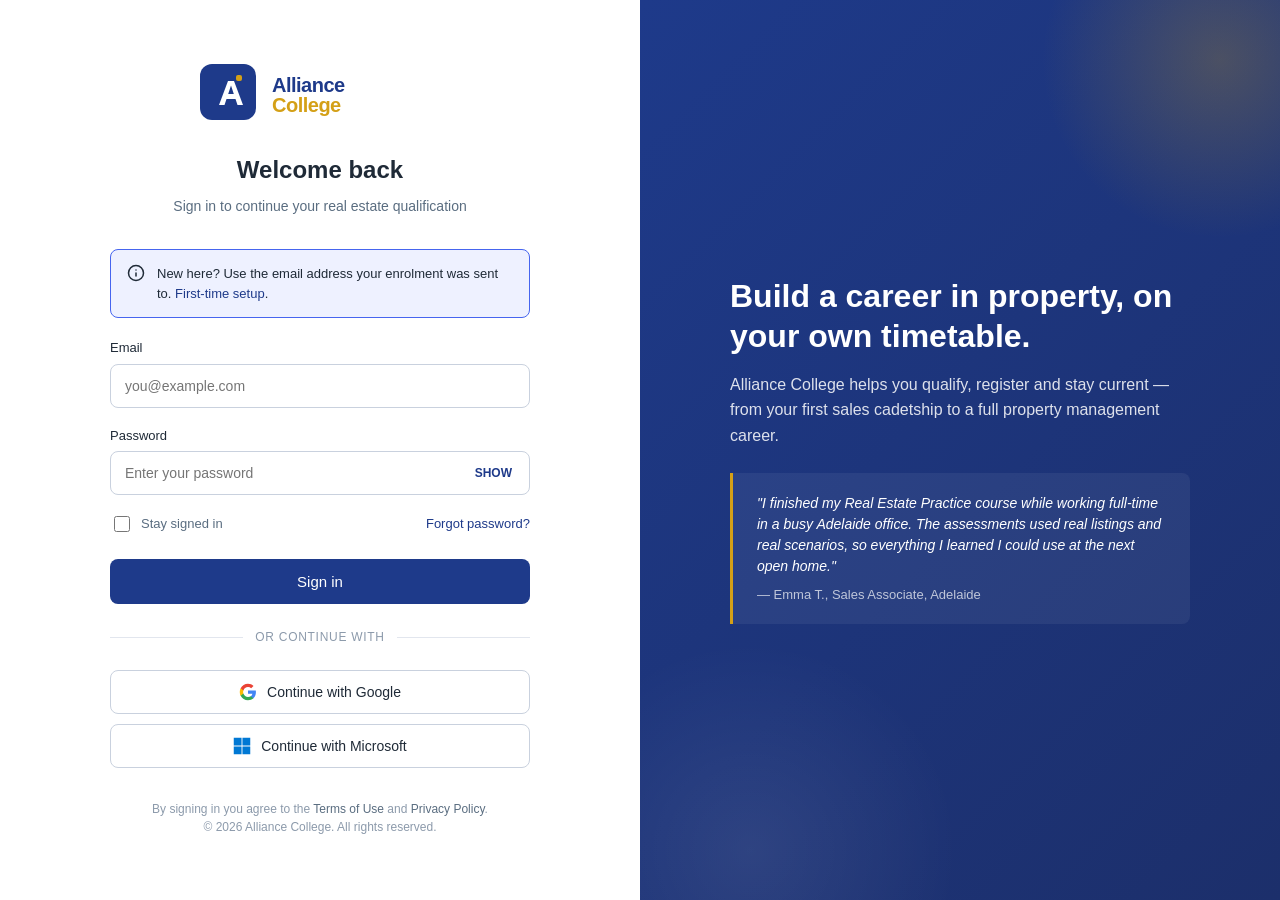
==== commit 78ce1175: "Rename course to Real Estate Practice" ====
--- a/index.html
+++ b/index.html
@@ -72,7 +72,7 @@
         <h2>Build a career in property, on your own timetable.</h2>
         <p>Alliance College helps you qualify, register and stay current — from your first sales cadetship to a full property management career.</p>
         <div class="right-panel-quote">
-          "I finished my Cert IV while working full-time in a busy Adelaide office. The assessments used real listings and real scenarios, so everything I learned I could use at the next open home."
+          "I finished my Real Estate Practice course while working full-time in a busy Adelaide office. The assessments used real listings and real scenarios, so everything I learned I could use at the next open home."
           <span class="author">— Emma T., Sales Associate, Adelaide</span>
         </div>
       </div>
--- a/assets/css/styles.css
+++ b/assets/css/styles.css
@@ -534,7 +534,7 @@
 .question-list-summary strong { color: var(--ac-text); }
 
 /* File-upload drop zone */
-.upload-zone { border: 2px dashed var(--ac-border-strong); border-radius: var(--ac-radius-lg); padding: 28px 24px; text-align: center; background: var(--ac-bg); transition: background .15s, border-color .15s; cursor: pointer; }
+.upload-zone { display: block; position: relative; border: 2px dashed var(--ac-border-strong); border-radius: var(--ac-radius-lg); padding: 28px 24px; text-align: center; background: var(--ac-bg); transition: background .15s, border-color .15s; cursor: pointer; }
 .upload-zone:hover, .upload-zone.dragover { border-color: var(--ac-primary); background: var(--ac-primary-50); }
 .upload-zone .upload-icon { width: 48px; height: 48px; border-radius: 50%; background: #fff; color: var(--ac-primary); display: inline-flex; align-items: center; justify-content: center; margin-bottom: 12px; }
 .upload-zone h4 { margin: 0 0 4px 0; font-size: 14px; font-weight: 600; }
